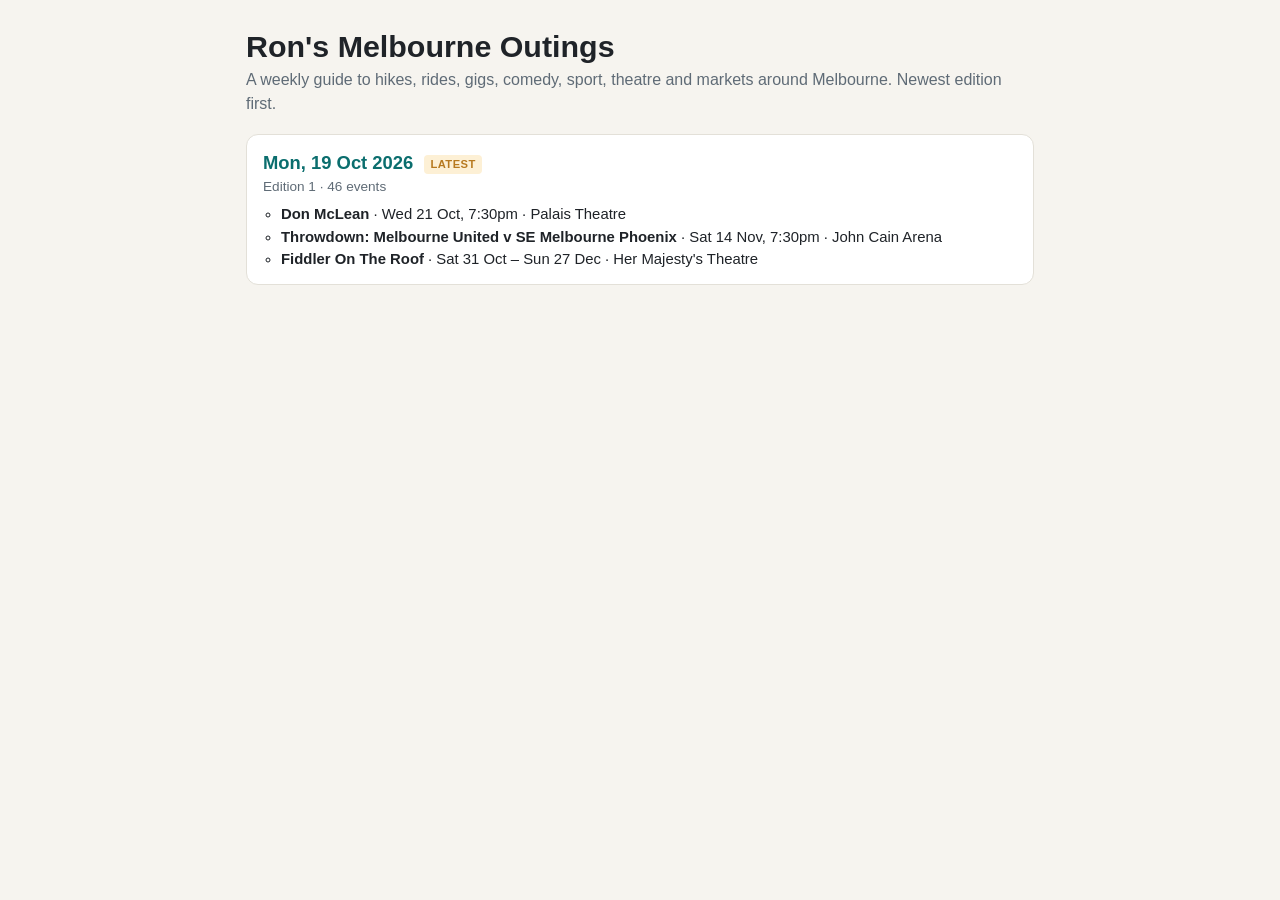
==== index.html @ d6fe4f6b "Ron's Melbourne Outings: archive site and edition 1 (2026-10-19)" ====
<!doctype html>
<html lang="en">
<head>
<meta charset="utf-8">
<meta name="viewport" content="width=device-width,initial-scale=1">
<title>Ron's Melbourne Outings</title>
<link rel="stylesheet" href="outings.css">
</head>
<body>
<div class="wrap">
<header><h1>Ron's Melbourne Outings</h1>
<p class="sub">A weekly guide to hikes, rides, gigs, comedy, sport, theatre and markets around Melbourne. Newest edition first.</p></header>
<ul class="editions" id="editions"><!-- EDITIONS --><li><a href="editions/2026-10-19.html"><strong>Mon 19 Oct 2026</strong></a> – Don McLean; Throwdown: Melbourne United v SE Melbourne Phoenix; Fiddler On The Roof</li><!-- /EDITIONS --></ul>
</div>
<script>
(function () {
  var fmt = function (iso) {
    return new Date(iso + "T00:00:00").toLocaleDateString("en-AU", { weekday: "short", day: "numeric", month: "short", year: "numeric" });
  };
  var esc = function (s) { var d = document.createElement("div"); d.textContent = s; return d.innerHTML; };
  fetch("editions.json?v=" + Date.now()).then(function (r) { return r.json(); }).then(function (j) {
    var eds = j.editions.slice().sort(function (a, b) { return a.date < b.date ? 1 : -1; });
    document.getElementById("editions").innerHTML = eds.map(function (x, i) {
      return '<li class="edition"><a href="' + esc(x.file) + '">'
        + '<span class="ed-date">' + esc(fmt(x.date)) + (i === 0 ? ' <span class="tag">Latest</span>' : '') + '</span>'
        + '<span class="ed-sub">Edition ' + esc(String(x.edition || "")) + ' · ' + esc(String(x.item_count || "")) + ' events</span>'
        + '<ul class="ed-tops">' + x.top_picks.map(function (t) {
            return '<li><strong>' + esc(t.name) + '</strong> · ' + esc(t.when) + ' · ' + esc(t.venue) + '</li>';
          }).join("") + '</ul></a></li>';
    }).join("");
  }).catch(function (e) { console.error(e); });
})();
</script>
</body>
</html>
---- outings.css ----
*{box-sizing:border-box}
:root{--bg:#f6f4ef;--card:#fff;--ink:#1f2328;--muted:#5f6b76;--accent:#0b6e6e;--gold:#b7791f;--line:#e3e0d8}
html{-webkit-text-size-adjust:100%}
body{margin:0;background:var(--bg);color:var(--ink);font:16px/1.5 -apple-system,BlinkMacSystemFont,"Segoe UI",Roboto,Helvetica,Arial,sans-serif}
.wrap{max-width:820px;margin:0 auto;padding:20px 16px 48px}
a{color:var(--accent)}
header h1{margin:8px 0 4px;font-size:1.9rem;line-height:1.2}
.sub{margin:0 0 18px;color:var(--muted)}
.back{margin:0;font-size:.95rem}
.back a{text-decoration:none}
.toc{display:flex;flex-wrap:wrap;gap:6px;margin:0 0 20px;position:sticky;top:0;background:var(--bg);padding:8px 0;z-index:2}
.toc a{font-size:.85rem;text-decoration:none;border:1px solid var(--line);background:var(--card);border-radius:999px;padding:4px 10px;color:var(--ink)}
section{margin:0 0 26px}
section h2{font-size:1.25rem;margin:0 0 10px;padding-bottom:4px;border-bottom:2px solid var(--line)}
section.top h2{border-color:var(--gold)}
ul.items{list-style:none;margin:0;padding:0;display:grid;gap:10px}
.item{background:var(--card);border:1px solid var(--line);border-radius:10px;padding:12px 14px}
section.top .item{border-left:4px solid var(--gold)}
.item .name{font-size:1.05rem;text-decoration:none}
.item .name:hover strong{text-decoration:underline}
.meta{display:flex;flex-wrap:wrap;gap:4px 14px;margin-top:4px;font-size:.92rem;color:var(--muted)}
.meta .when{color:var(--ink);font-weight:500}
.meta .price{color:var(--accent)}
.note{margin:6px 0 0;font-size:.93rem}
.tag{display:inline-block;font-size:.7rem;font-weight:600;text-transform:uppercase;letter-spacing:.04em;background:#fdf0d5;color:var(--gold);border-radius:4px;padding:1px 6px;margin-left:6px;vertical-align:middle}
.item.past{opacity:.45;filter:grayscale(1);background:#efefef}
.item.past .name strong::after{content:" (finished)";font-weight:400;font-size:.85rem;color:var(--muted)}
ul.editions{list-style:none;margin:0;padding:0;display:grid;gap:12px}
.edition>a{display:block;background:var(--card);border:1px solid var(--line);border-radius:12px;padding:14px 16px;text-decoration:none;color:var(--ink)}
.edition>a:hover{border-color:var(--accent)}
.ed-date{display:block;font-size:1.15rem;font-weight:700;color:var(--accent)}
.ed-sub{display:block;font-size:.85rem;color:var(--muted);margin-bottom:6px}
.ed-tops{margin:0;padding-left:18px;font-size:.93rem}
footer{margin-top:30px;font-size:.85rem;color:var(--muted)}
@media (max-width:480px){header h1{font-size:1.55rem}.wrap{padding:14px 12px 40px}}
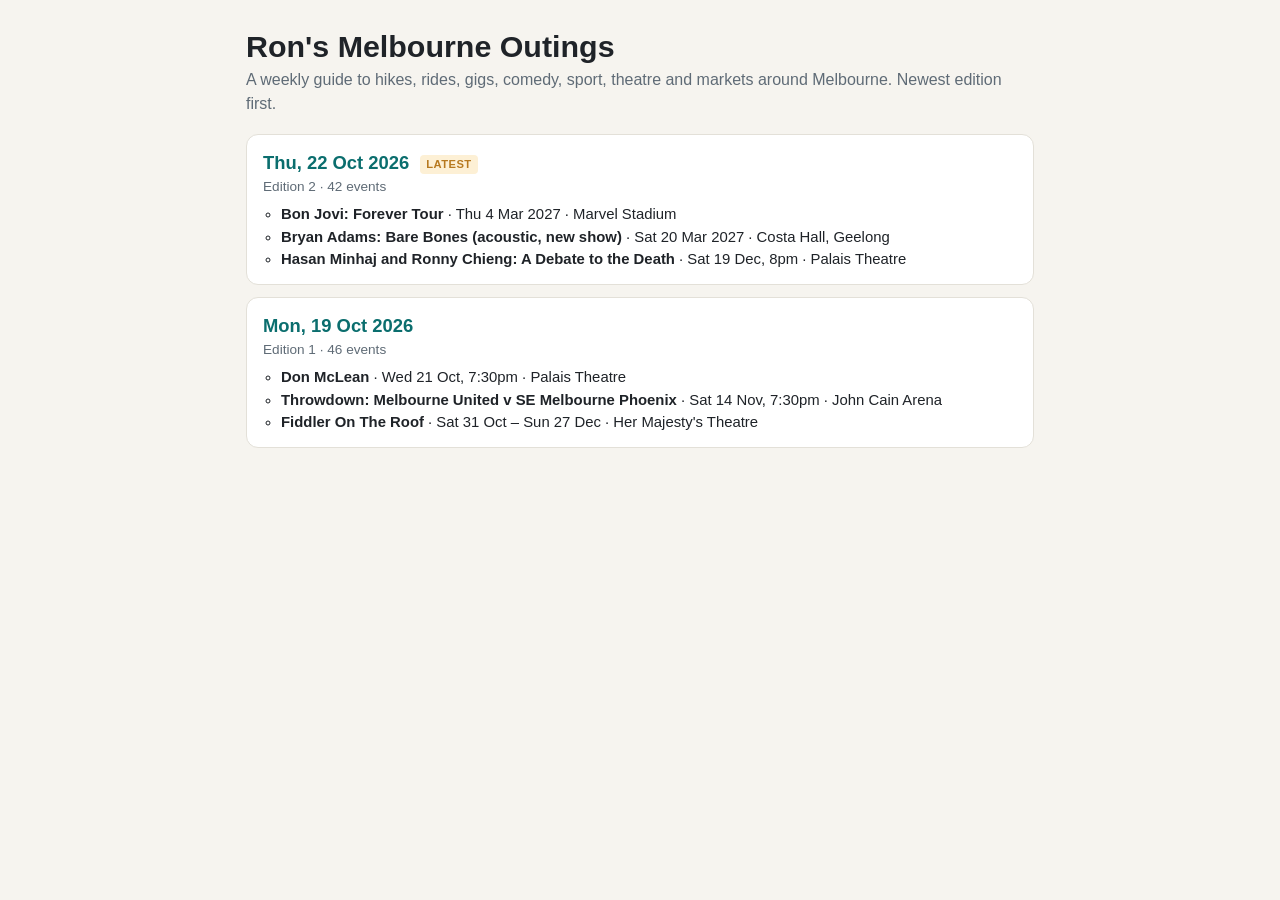
==== commit cb3762ae: "Edition 2026-10-22" ====
--- a/index.html
+++ b/index.html
@@ -10,7 +10,7 @@
 <div class="wrap">
 <header><h1>Ron's Melbourne Outings</h1>
 <p class="sub">A weekly guide to hikes, rides, gigs, comedy, sport, theatre and markets around Melbourne. Newest edition first.</p></header>
-<ul class="editions" id="editions"><!-- EDITIONS --><li><a href="editions/2026-10-19.html"><strong>Mon 19 Oct 2026</strong></a> – Don McLean; Throwdown: Melbourne United v SE Melbourne Phoenix; Fiddler On The Roof</li><!-- /EDITIONS --></ul>
+<ul class="editions" id="editions"><!-- EDITIONS --><li><a href="editions/2026-10-22.html"><strong>Thu 22 Oct 2026</strong></a> – Bon Jovi: Forever Tour; Bryan Adams: Bare Bones (acoustic, new show); Hasan Minhaj and Ronny Chieng: A Debate to the Death</li><li><a href="editions/2026-10-19.html"><strong>Mon 19 Oct 2026</strong></a> – Don McLean; Throwdown: Melbourne United v SE Melbourne Phoenix; Fiddler On The Roof</li><!-- /EDITIONS --></ul>
 </div>
 <script>
 (function () {
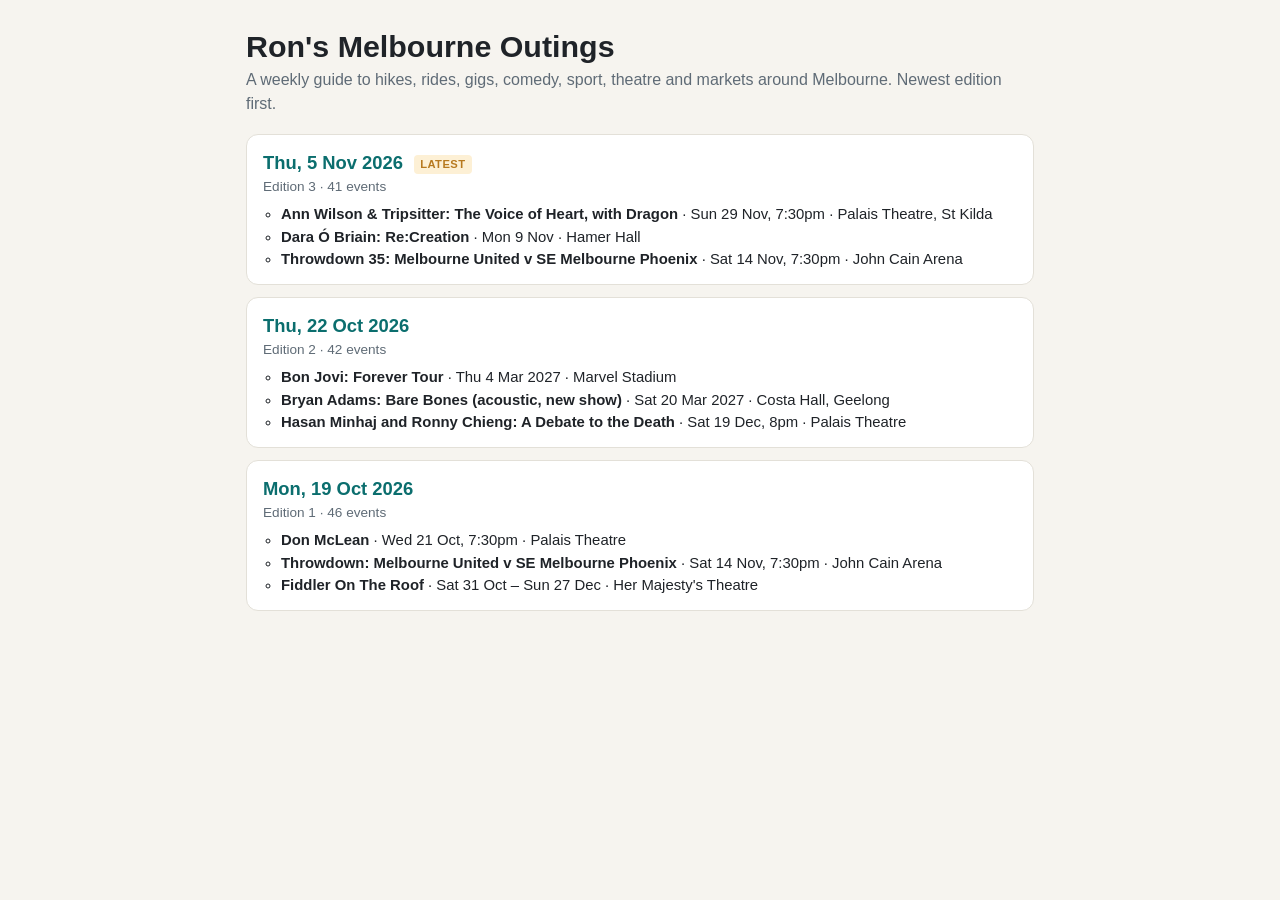
==== commit 5512b65c: "Edition 2026-11-05" ====
--- a/index.html
+++ b/index.html
@@ -10,7 +10,7 @@
 <div class="wrap">
 <header><h1>Ron's Melbourne Outings</h1>
 <p class="sub">A weekly guide to hikes, rides, gigs, comedy, sport, theatre and markets around Melbourne. Newest edition first.</p></header>
-<ul class="editions" id="editions"><!-- EDITIONS --><li><a href="editions/2026-10-22.html"><strong>Thu 22 Oct 2026</strong></a> – Bon Jovi: Forever Tour; Bryan Adams: Bare Bones (acoustic, new show); Hasan Minhaj and Ronny Chieng: A Debate to the Death</li><li><a href="editions/2026-10-19.html"><strong>Mon 19 Oct 2026</strong></a> – Don McLean; Throwdown: Melbourne United v SE Melbourne Phoenix; Fiddler On The Roof</li><!-- /EDITIONS --></ul>
+<ul class="editions" id="editions"><!-- EDITIONS --><li><a href="editions/2026-11-05.html"><strong>Thu 5 Nov 2026</strong></a> – Ann Wilson &amp; Tripsitter: The Voice of Heart, with Dragon; Dara Ó Briain: Re:Creation; Throwdown 35: Melbourne United v SE Melbourne Phoenix</li><li><a href="editions/2026-10-22.html"><strong>Thu 22 Oct 2026</strong></a> – Bon Jovi: Forever Tour; Bryan Adams: Bare Bones (acoustic, new show); Hasan Minhaj and Ronny Chieng: A Debate to the Death</li><li><a href="editions/2026-10-19.html"><strong>Mon 19 Oct 2026</strong></a> – Don McLean; Throwdown: Melbourne United v SE Melbourne Phoenix; Fiddler On The Roof</li><!-- /EDITIONS --></ul>
 </div>
 <script>
 (function () {
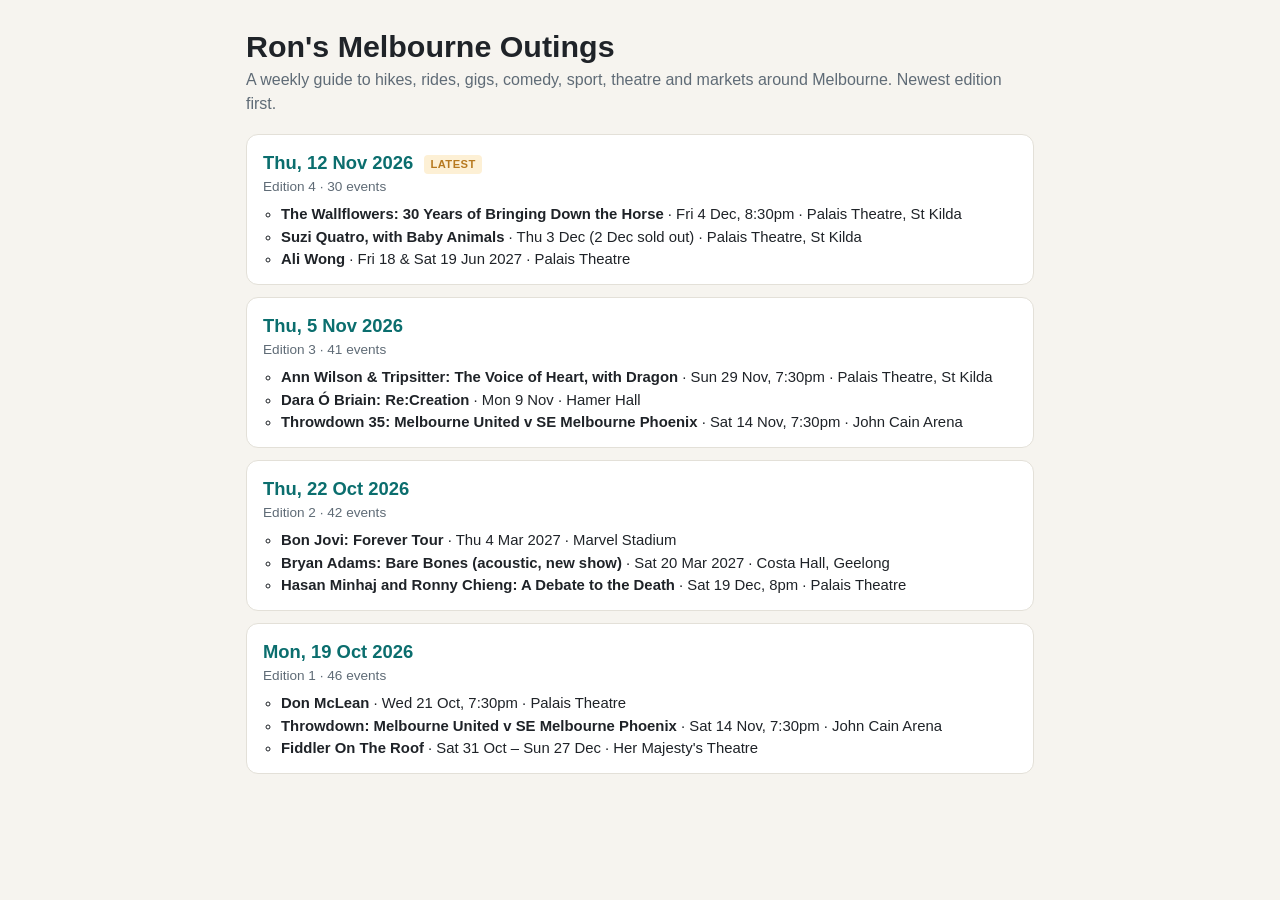
==== commit 19b3120b: "Edition 2026-11-12" ====
--- a/index.html
+++ b/index.html
@@ -10,7 +10,7 @@
 <div class="wrap">
 <header><h1>Ron's Melbourne Outings</h1>
 <p class="sub">A weekly guide to hikes, rides, gigs, comedy, sport, theatre and markets around Melbourne. Newest edition first.</p></header>
-<ul class="editions" id="editions"><!-- EDITIONS --><li><a href="editions/2026-11-05.html"><strong>Thu 5 Nov 2026</strong></a> – Ann Wilson &amp; Tripsitter: The Voice of Heart, with Dragon; Dara Ó Briain: Re:Creation; Throwdown 35: Melbourne United v SE Melbourne Phoenix</li><li><a href="editions/2026-10-22.html"><strong>Thu 22 Oct 2026</strong></a> – Bon Jovi: Forever Tour; Bryan Adams: Bare Bones (acoustic, new show); Hasan Minhaj and Ronny Chieng: A Debate to the Death</li><li><a href="editions/2026-10-19.html"><strong>Mon 19 Oct 2026</strong></a> – Don McLean; Throwdown: Melbourne United v SE Melbourne Phoenix; Fiddler On The Roof</li><!-- /EDITIONS --></ul>
+<ul class="editions" id="editions"><!-- EDITIONS --><li><a href="editions/2026-11-12.html"><strong>Thu 12 Nov 2026</strong></a> – The Wallflowers: 30 Years of Bringing Down the Horse; Suzi Quatro, with Baby Animals; Ali Wong</li><li><a href="editions/2026-11-05.html"><strong>Thu 5 Nov 2026</strong></a> – Ann Wilson &amp; Tripsitter: The Voice of Heart, with Dragon; Dara Ó Briain: Re:Creation; Throwdown 35: Melbourne United v SE Melbourne Phoenix</li><li><a href="editions/2026-10-22.html"><strong>Thu 22 Oct 2026</strong></a> – Bon Jovi: Forever Tour; Bryan Adams: Bare Bones (acoustic, new show); Hasan Minhaj and Ronny Chieng: A Debate to the Death</li><li><a href="editions/2026-10-19.html"><strong>Mon 19 Oct 2026</strong></a> – Don McLean; Throwdown: Melbourne United v SE Melbourne Phoenix; Fiddler On The Roof</li><!-- /EDITIONS --></ul>
 </div>
 <script>
 (function () {
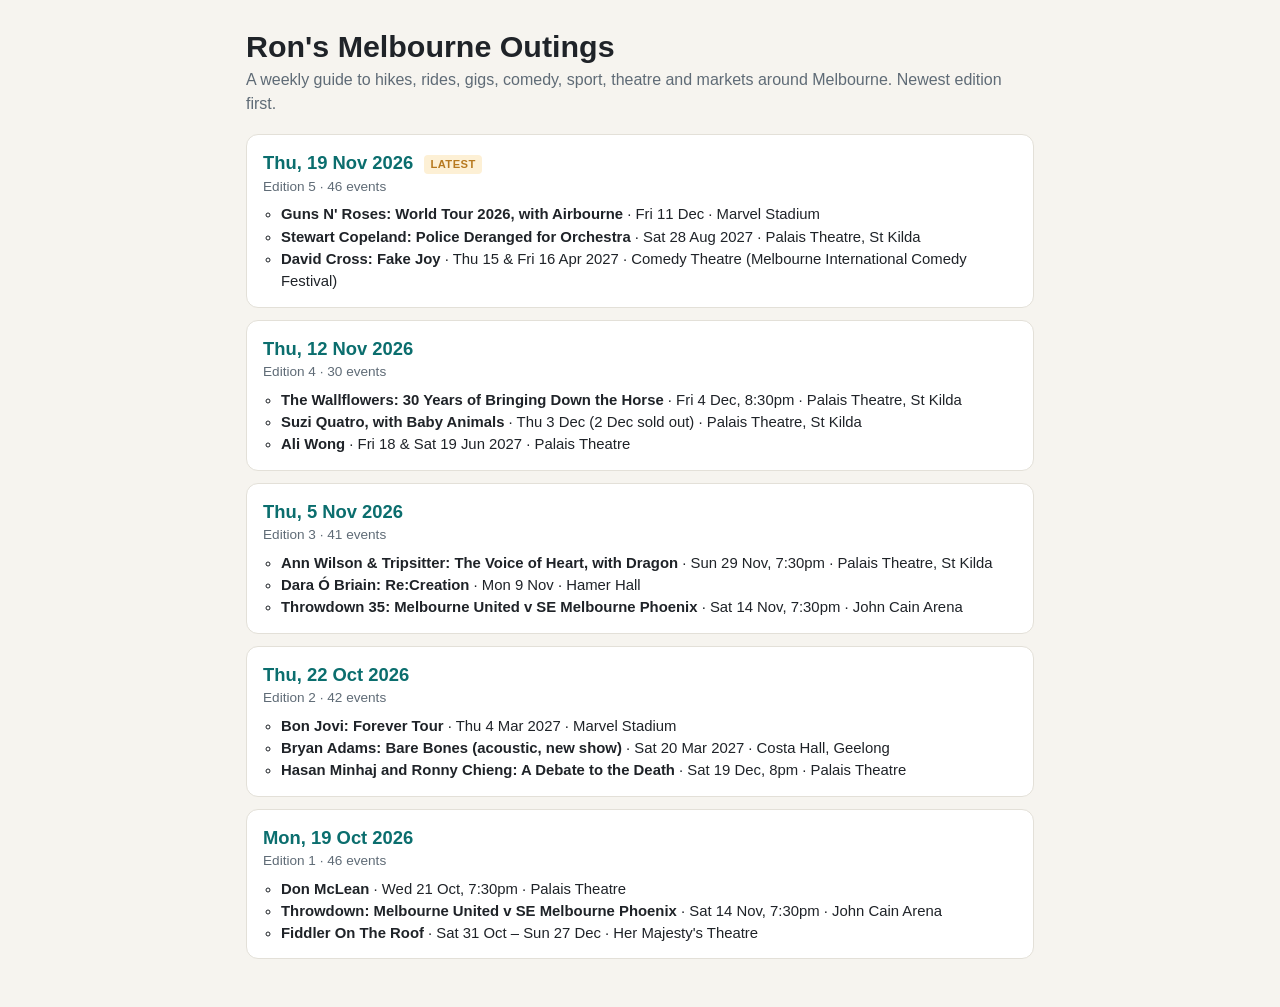
==== commit 08f1f885: "Edition 2026-11-19" ====
--- a/index.html
+++ b/index.html
@@ -10,7 +10,7 @@
 <div class="wrap">
 <header><h1>Ron's Melbourne Outings</h1>
 <p class="sub">A weekly guide to hikes, rides, gigs, comedy, sport, theatre and markets around Melbourne. Newest edition first.</p></header>
-<ul class="editions" id="editions"><!-- EDITIONS --><li><a href="editions/2026-11-12.html"><strong>Thu 12 Nov 2026</strong></a> – The Wallflowers: 30 Years of Bringing Down the Horse; Suzi Quatro, with Baby Animals; Ali Wong</li><li><a href="editions/2026-11-05.html"><strong>Thu 5 Nov 2026</strong></a> – Ann Wilson &amp; Tripsitter: The Voice of Heart, with Dragon; Dara Ó Briain: Re:Creation; Throwdown 35: Melbourne United v SE Melbourne Phoenix</li><li><a href="editions/2026-10-22.html"><strong>Thu 22 Oct 2026</strong></a> – Bon Jovi: Forever Tour; Bryan Adams: Bare Bones (acoustic, new show); Hasan Minhaj and Ronny Chieng: A Debate to the Death</li><li><a href="editions/2026-10-19.html"><strong>Mon 19 Oct 2026</strong></a> – Don McLean; Throwdown: Melbourne United v SE Melbourne Phoenix; Fiddler On The Roof</li><!-- /EDITIONS --></ul>
+<ul class="editions" id="editions"><!-- EDITIONS --><li><a href="editions/2026-11-19.html"><strong>Thu 19 Nov 2026</strong></a> – Guns N&#x27; Roses: World Tour 2026, with Airbourne; Stewart Copeland: Police Deranged for Orchestra; David Cross: Fake Joy</li><li><a href="editions/2026-11-12.html"><strong>Thu 12 Nov 2026</strong></a> – The Wallflowers: 30 Years of Bringing Down the Horse; Suzi Quatro, with Baby Animals; Ali Wong</li><li><a href="editions/2026-11-05.html"><strong>Thu 5 Nov 2026</strong></a> – Ann Wilson &amp; Tripsitter: The Voice of Heart, with Dragon; Dara Ó Briain: Re:Creation; Throwdown 35: Melbourne United v SE Melbourne Phoenix</li><li><a href="editions/2026-10-22.html"><strong>Thu 22 Oct 2026</strong></a> – Bon Jovi: Forever Tour; Bryan Adams: Bare Bones (acoustic, new show); Hasan Minhaj and Ronny Chieng: A Debate to the Death</li><li><a href="editions/2026-10-19.html"><strong>Mon 19 Oct 2026</strong></a> – Don McLean; Throwdown: Melbourne United v SE Melbourne Phoenix; Fiddler On The Roof</li><!-- /EDITIONS --></ul>
 </div>
 <script>
 (function () {
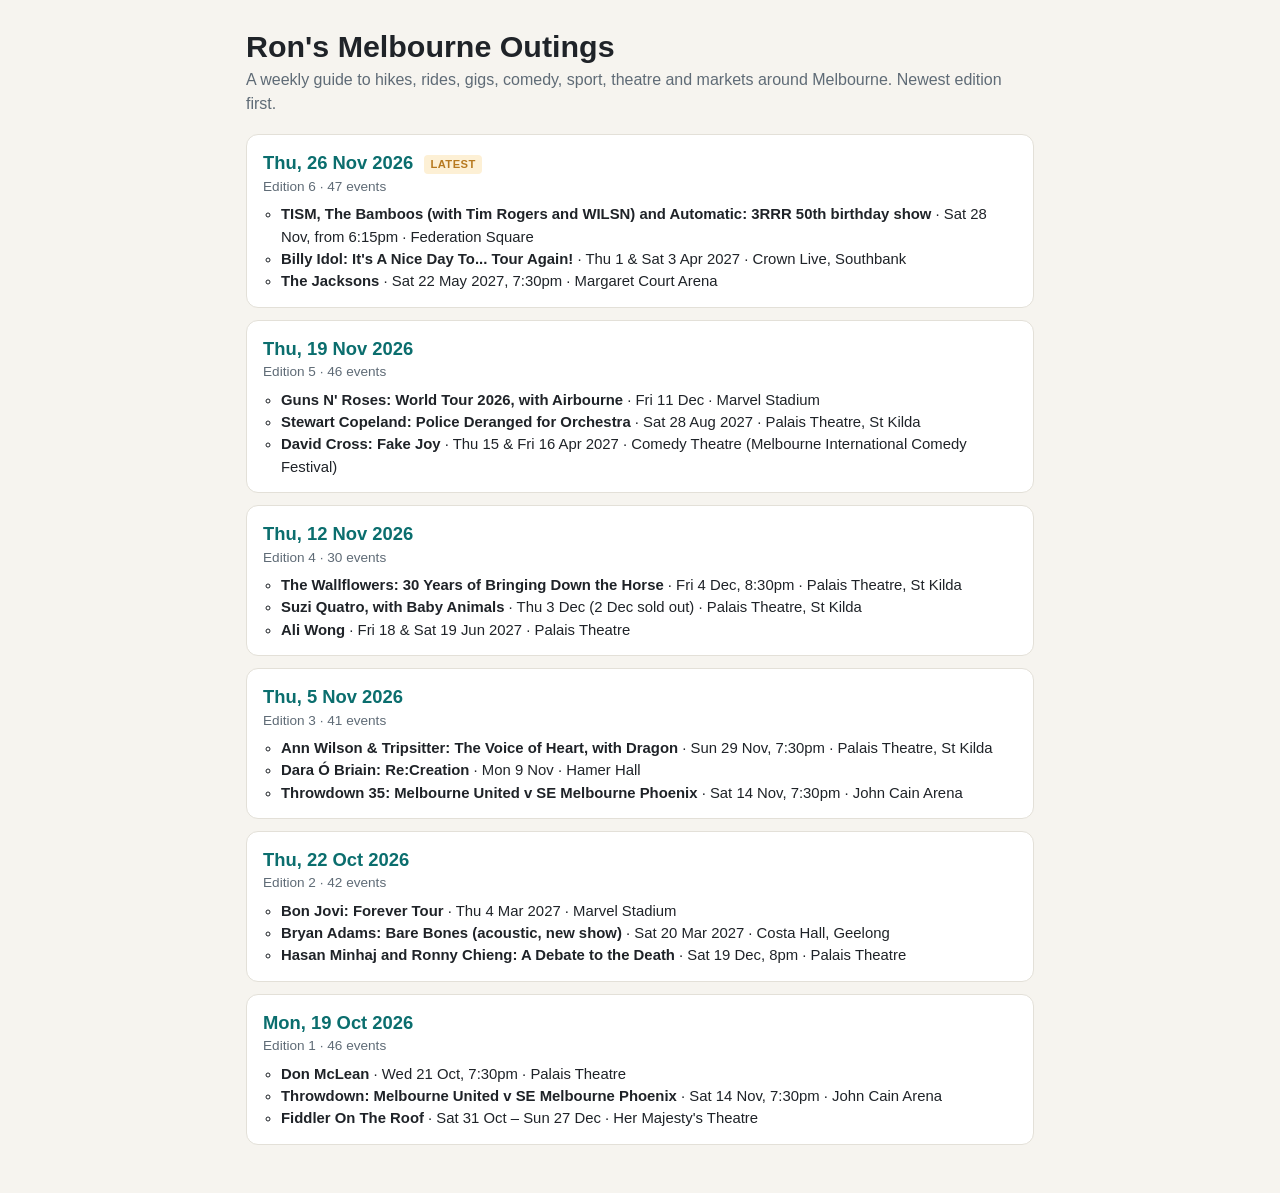
==== commit ca9eaf60: "Edition 2026-11-26" ====
--- a/index.html
+++ b/index.html
@@ -10,7 +10,7 @@
 <div class="wrap">
 <header><h1>Ron's Melbourne Outings</h1>
 <p class="sub">A weekly guide to hikes, rides, gigs, comedy, sport, theatre and markets around Melbourne. Newest edition first.</p></header>
-<ul class="editions" id="editions"><!-- EDITIONS --><li><a href="editions/2026-11-19.html"><strong>Thu 19 Nov 2026</strong></a> – Guns N&#x27; Roses: World Tour 2026, with Airbourne; Stewart Copeland: Police Deranged for Orchestra; David Cross: Fake Joy</li><li><a href="editions/2026-11-12.html"><strong>Thu 12 Nov 2026</strong></a> – The Wallflowers: 30 Years of Bringing Down the Horse; Suzi Quatro, with Baby Animals; Ali Wong</li><li><a href="editions/2026-11-05.html"><strong>Thu 5 Nov 2026</strong></a> – Ann Wilson &amp; Tripsitter: The Voice of Heart, with Dragon; Dara Ó Briain: Re:Creation; Throwdown 35: Melbourne United v SE Melbourne Phoenix</li><li><a href="editions/2026-10-22.html"><strong>Thu 22 Oct 2026</strong></a> – Bon Jovi: Forever Tour; Bryan Adams: Bare Bones (acoustic, new show); Hasan Minhaj and Ronny Chieng: A Debate to the Death</li><li><a href="editions/2026-10-19.html"><strong>Mon 19 Oct 2026</strong></a> – Don McLean; Throwdown: Melbourne United v SE Melbourne Phoenix; Fiddler On The Roof</li><!-- /EDITIONS --></ul>
+<ul class="editions" id="editions"><!-- EDITIONS --><li><a href="editions/2026-11-26.html"><strong>Thu 26 Nov 2026</strong></a> – TISM, The Bamboos (with Tim Rogers and WILSN) and Automatic: 3RRR 50th birthday show; Billy Idol: It&#x27;s A Nice Day To... Tour Again!; The Jacksons</li><li><a href="editions/2026-11-19.html"><strong>Thu 19 Nov 2026</strong></a> – Guns N&#x27; Roses: World Tour 2026, with Airbourne; Stewart Copeland: Police Deranged for Orchestra; David Cross: Fake Joy</li><li><a href="editions/2026-11-12.html"><strong>Thu 12 Nov 2026</strong></a> – The Wallflowers: 30 Years of Bringing Down the Horse; Suzi Quatro, with Baby Animals; Ali Wong</li><li><a href="editions/2026-11-05.html"><strong>Thu 5 Nov 2026</strong></a> – Ann Wilson &amp; Tripsitter: The Voice of Heart, with Dragon; Dara Ó Briain: Re:Creation; Throwdown 35: Melbourne United v SE Melbourne Phoenix</li><li><a href="editions/2026-10-22.html"><strong>Thu 22 Oct 2026</strong></a> – Bon Jovi: Forever Tour; Bryan Adams: Bare Bones (acoustic, new show); Hasan Minhaj and Ronny Chieng: A Debate to the Death</li><li><a href="editions/2026-10-19.html"><strong>Mon 19 Oct 2026</strong></a> – Don McLean; Throwdown: Melbourne United v SE Melbourne Phoenix; Fiddler On The Roof</li><!-- /EDITIONS --></ul>
 </div>
 <script>
 (function () {
